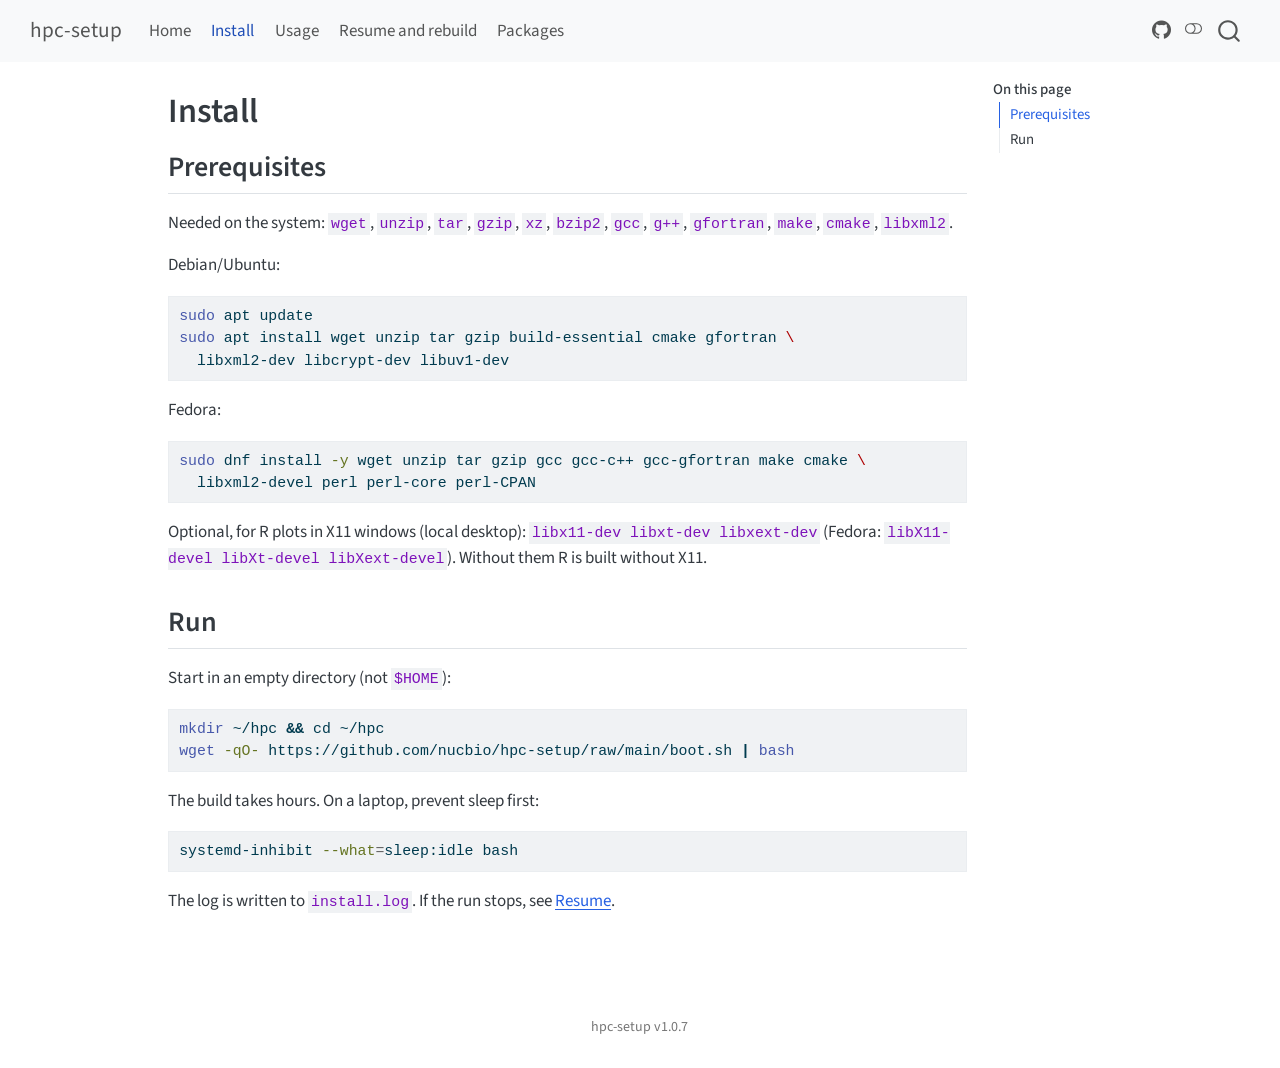
==== docs/install.html @ 0bef7b3f "bump minor major tag" ====
<!DOCTYPE html>
<html xmlns="http://www.w3.org/1999/xhtml" lang="en" xml:lang="en"><head>

<meta charset="utf-8">
<meta name="generator" content="quarto-1.11.9">

<meta name="viewport" content="width=device-width, initial-scale=1.0, user-scalable=yes">


<title>Install – hpc-setup</title>
<style>
/* Default styles provided by pandoc.
** See https://pandoc.org/MANUAL.html#variables-for-html for config info.
*/
span.smallcaps{font-variant: small-caps;}
div.columns{display: flex; gap: 1.5em;}
div.column{flex: auto;}
@media screen {
div.columns{gap: min(4vw, 1.5em);}
div.column{overflow-x: auto;}
}
div.hanging-indent{margin-left: 1.5em; text-indent: -1.5em;}
ul.task-list{list-style: none;}
ul.task-list li input[type="checkbox"] {
  width: 0.8em;
  margin: 0 0.8em 0.2em -1em; /* quarto-specific, see https://github.com/quarto-dev/quarto-cli/issues/4556 */ 
  vertical-align: middle;
}
/* CSS for syntax highlighting */
html { -webkit-text-size-adjust: 100%; }
pre > code.sourceCode { white-space: pre; position: relative; }
pre > code.sourceCode > span { display: inline-block; line-height: 1.25; }
pre > code.sourceCode > span:empty { height: 1.2em; }
.sourceCode { overflow: visible; }
code.sourceCode > span { color: inherit; text-decoration: inherit; }
div.sourceCode { margin: 1em 0; }
pre.sourceCode { margin: 0; }
@media screen {
div.sourceCode { overflow: auto; }
}
@media print {
pre > code.sourceCode { white-space: pre-wrap; }
pre > code.sourceCode > span { text-indent: -5em; padding-left: 5em; }
}
pre.numberSource code
  { counter-reset: source-line 0; }
pre.numberSource code > span
  { position: relative; left: -4em; counter-increment: source-line; }
pre.numberSource code > span > a:first-child::before
  { content: counter(source-line);
    position: relative; left: -1em; text-align: right; vertical-align: baseline;
    border: none; display: inline-block;
    -webkit-touch-callout: none; -webkit-user-select: none;
    -khtml-user-select: none; -moz-user-select: none;
    -ms-user-select: none; user-select: none;
    padding: 0 4px; width: 4em;
  }
pre.numberSource { margin-left: 3em;  padding-left: 4px; }
div.sourceCode
  {   }
@media screen {
pre > code.sourceCode > span > a:first-child::before { text-decoration: underline; }
}
</style>


<script src="site_libs/quarto-nav/quarto-nav.js"></script>
<script src="site_libs/quarto-nav/headroom.min.js"></script>
<script src="site_libs/clipboard/clipboard.min.js"></script>
<script src="site_libs/quarto-search/autocomplete.umd.js"></script>
<script src="site_libs/quarto-search/fuse.min.js"></script>
<script src="site_libs/quarto-search/quarto-search.js"></script>
<meta name="quarto:offset" content="./">
<script src="site_libs/quarto-html/quarto.js" type="module"></script>
<script src="site_libs/quarto-html/tabsets/tabsets.js" type="module"></script>
<script src="site_libs/quarto-html/scrollable-regions/scrollable-regions.js" type="module"></script>
<script src="site_libs/quarto-html/popper.min.js"></script>
<script src="site_libs/quarto-html/tippy.umd.min.js"></script>
<script src="site_libs/quarto-html/anchor.min.js"></script>
<link href="site_libs/quarto-html/tippy.css" rel="stylesheet">
<link href="site_libs/quarto-html/quarto-syntax-highlighting-63b5708e65d6cd79cd7618c58d0c21e7.css" rel="stylesheet" class="quarto-color-scheme" id="quarto-text-highlighting-styles">
<link href="site_libs/quarto-html/quarto-syntax-highlighting-dark-447e42e69aaa9833c0ba1b986f430b20.css" rel="stylesheet" class="quarto-color-scheme quarto-color-alternate" id="quarto-text-highlighting-styles">
<link href="site_libs/quarto-html/quarto-syntax-highlighting-63b5708e65d6cd79cd7618c58d0c21e7.css" rel="stylesheet" class="quarto-color-scheme-extra" id="quarto-text-highlighting-styles">
<script src="site_libs/bootstrap/bootstrap.min.js"></script>
<link href="site_libs/bootstrap/bootstrap-icons.css" rel="stylesheet">
<link href="site_libs/bootstrap/bootstrap-0df568895d53a8314882a65c9354ac45.min.css" rel="stylesheet" append-hash="true" class="quarto-color-scheme" id="quarto-bootstrap" data-mode="light">
<link href="site_libs/bootstrap/bootstrap-dark-59d3d3430bf47889e4aacbe8989ac6fe.min.css" rel="stylesheet" append-hash="true" class="quarto-color-scheme quarto-color-alternate" id="quarto-bootstrap" data-mode="dark">
<link href="site_libs/bootstrap/bootstrap-0df568895d53a8314882a65c9354ac45.min.css" rel="stylesheet" append-hash="true" class="quarto-color-scheme-extra" id="quarto-bootstrap" data-mode="light">
<script id="quarto-search-options" type="application/json">{
  "location": "navbar",
  "copy-button": false,
  "collapse-after": 3,
  "panel-placement": "end",
  "type": "overlay",
  "limit": 50,
  "keyboard-shortcut": [
    "f",
    "/",
    "s"
  ],
  "show-item-context": false,
  "language": {
    "search-no-results-text": "No results",
    "search-matching-documents-text": "matching documents",
    "search-copy-link-title": "Copy link to search",
    "search-hide-matches-text": "Hide additional matches",
    "search-more-match-text": "more match in this document",
    "search-more-matches-text": "more matches in this document",
    "search-clear-button-title": "Clear",
    "search-text-placeholder": "",
    "search-detached-cancel-button-title": "Cancel",
    "search-submit-button-title": "Submit",
    "search-label": "Search"
  }
}</script>


</head>

<body class="nav-fixed quarto-light"><a id="quarto-skip-link" class="visually-hidden-focusable" href="#quarto-document-content">Skip to main content</a><script id="quarto-html-before-body" type="application/javascript">
    const toggleBodyColorMode = (bsSheetEl) => {
      const mode = bsSheetEl.getAttribute("data-mode");
      const bodyEl = window.document.querySelector("body");
      if (mode === "dark") {
        bodyEl.classList.add("quarto-dark");
        bodyEl.classList.remove("quarto-light");
      } else {
        bodyEl.classList.add("quarto-light");
        bodyEl.classList.remove("quarto-dark");
      }
    }
    const toggleBodyColorPrimary = () => {
      const bsSheetEl = window.document.querySelector("link#quarto-bootstrap:not([rel=disabled-stylesheet])");
      if (bsSheetEl) {
        toggleBodyColorMode(bsSheetEl);
      }
    }
    const setColorSchemeToggle = (alternate) => {
      const toggles = window.document.querySelectorAll('.quarto-color-scheme-toggle');
      for (let i=0; i < toggles.length; i++) {
        const toggle = toggles[i];
        if (toggle) {
          toggle.setAttribute("aria-checked", alternate ? "true" : "false");
          if (alternate) {
            toggle.classList.add("alternate");
          } else {
            toggle.classList.remove("alternate");
          }
        }
      }
    };
    const toggleColorMode = (alternate) => {
      // Switch the stylesheets
      const primaryStylesheets = window.document.querySelectorAll('link.quarto-color-scheme:not(.quarto-color-alternate)');
      const alternateStylesheets = window.document.querySelectorAll('link.quarto-color-scheme.quarto-color-alternate');
      manageTransitions('#quarto-margin-sidebar .nav-link', false);
      if (alternate) {
        // note: dark is layered on light, we don't disable primary!
        enableStylesheet(alternateStylesheets);
        for (const sheetNode of alternateStylesheets) {
          if (sheetNode.id === "quarto-bootstrap") {
            toggleBodyColorMode(sheetNode);
          }
        }
      } else {
        disableStylesheet(alternateStylesheets);
        enableStylesheet(primaryStylesheets)
        toggleBodyColorPrimary();
      }
      manageTransitions('#quarto-margin-sidebar .nav-link', true);
      // Switch the toggles
      setColorSchemeToggle(alternate)
    }
    // Hack to workaround the fact that safari doesn't
    // properly recolor the scrollbar when toggling (#1455).
    // Not run on load: stylesheets are set before first paint there, and
    // scrolling would undo the scroll to a URL fragment (#14973).
    // The one pixel nudge keeps the reader where they were.
    const refreshSafariScrollbar = () => {
      if (navigator.userAgent.indexOf('Safari') > 0 && navigator.userAgent.indexOf('Chrome') == -1) {
        manageTransitions("body", false);
        const scrollY = window.scrollY;
        window.scrollTo(0, scrollY > 0 ? scrollY - 1 : 1);
        setTimeout(() => {
          window.scrollTo(0, scrollY);
          manageTransitions("body", true);
        }, 40);
      }
    }
    const disableStylesheet = (stylesheets) => {
      for (let i=0; i < stylesheets.length; i++) {
        const stylesheet = stylesheets[i];
        stylesheet.rel = 'disabled-stylesheet';
      }
    }
    const enableStylesheet = (stylesheets) => {
      for (let i=0; i < stylesheets.length; i++) {
        const stylesheet = stylesheets[i];
        if(stylesheet.rel !== 'stylesheet') { // for Chrome, which will still FOUC without this check
          stylesheet.rel = 'stylesheet';
        }
      }
    }
    const manageTransitions = (selector, allowTransitions) => {
      const els = window.document.querySelectorAll(selector);
      for (let i=0; i < els.length; i++) {
        const el = els[i];
        if (allowTransitions) {
          el.classList.remove('notransition');
        } else {
          el.classList.add('notransition');
        }
      }
    }
    const isFileUrl = () => {
      return window.location.protocol === 'file:';
    }
    const hasAlternateSentinel = () => {
      let styleSentinel = getColorSchemeSentinel();
      if (styleSentinel !== null) {
        return styleSentinel === "alternate";
      } else {
        return false;
      }
    }
    const setStyleSentinel = (alternate) => {
      const value = alternate ? "alternate" : "default";
      if (!isFileUrl()) {
        window.localStorage.setItem("quarto-color-scheme", value);
      } else {
        localAlternateSentinel = value;
      }
    }
    const getColorSchemeSentinel = () => {
      if (!isFileUrl()) {
        const storageValue = window.localStorage.getItem("quarto-color-scheme");
        return storageValue != null ? storageValue : localAlternateSentinel;
      } else {
        return localAlternateSentinel;
      }
    }
    const toggleGiscusIfUsed = (isAlternate, darkModeDefault) => {
      const baseTheme = document.querySelector('#giscus-base-theme')?.value ?? 'light';
      const alternateTheme = document.querySelector('#giscus-alt-theme')?.value ?? 'dark';
      let newTheme = '';
      if(authorPrefersDark) {
        newTheme = isAlternate ? baseTheme : alternateTheme;
      } else {
        newTheme = isAlternate ? alternateTheme : baseTheme;
      }
      const changeGiscusTheme = () => {
        // From: https://github.com/giscus/giscus/issues/336
        const sendMessage = (message) => {
          const iframe = document.querySelector('iframe.giscus-frame');
          if (!iframe) return;
          iframe.contentWindow.postMessage({ giscus: message }, 'https://giscus.app');
        }
        sendMessage({
          setConfig: {
            theme: newTheme
          }
        });
      }
      const isGiscussLoaded = window.document.querySelector('iframe.giscus-frame') !== null;
      if (isGiscussLoaded) {
        changeGiscusTheme();
      }
    };
    const authorPrefersDark = false;
    const darkModeDefault = authorPrefersDark;
      document.querySelector('link#quarto-text-highlighting-styles.quarto-color-scheme-extra').rel = 'disabled-stylesheet';
      document.querySelector('link#quarto-bootstrap.quarto-color-scheme-extra').rel = 'disabled-stylesheet';
    let localAlternateSentinel = darkModeDefault ? 'alternate' : 'default';
    // Dark / light mode switch
    window.quartoToggleColorScheme = () => {
      // Read the current dark / light value
      let toAlternate = !hasAlternateSentinel();
      toggleColorMode(toAlternate);
      refreshSafariScrollbar();
      setStyleSentinel(toAlternate);
      toggleGiscusIfUsed(toAlternate, darkModeDefault);
      window.dispatchEvent(new Event('resize'));
    };
    // Switch to dark mode if need be
    if (hasAlternateSentinel()) {
      toggleColorMode(true);
    } else {
      toggleColorMode(false);
    }
  </script>

<div id="quarto-search-results"></div>
  <header id="quarto-header" class="headroom fixed-top">
    <nav class="navbar navbar-expand-lg " data-bs-theme="dark" aria-label="Site">
      <div class="navbar-container container-fluid">
      <div class="navbar-brand-container mx-auto">
    <a class="navbar-brand" href="./index.html">
    <span class="navbar-title">hpc-setup</span>
    </a>
  </div>
          <button class="navbar-toggler" type="button" data-bs-toggle="collapse" data-bs-target="#navbarCollapse" aria-controls="navbarCollapse" aria-expanded="false" aria-label="Toggle navigation" onclick="if (window.quartoToggleHeadroom) { window.quartoToggleHeadroom(); }">
  <span class="navbar-toggler-icon"></span>
</button>
          <div class="collapse navbar-collapse" id="navbarCollapse">
            <ul class="navbar-nav navbar-nav-scroll me-auto">
  <li class="nav-item">
    <a class="nav-link" href="./index.html"> 
<span class="menu-text">Home</span></a>
  </li>  
  <li class="nav-item">
    <a class="nav-link active" href="./install.html" aria-current="page"> 
<span class="menu-text">Install</span></a>
  </li>  
  <li class="nav-item">
    <a class="nav-link" href="./usage.html"> 
<span class="menu-text">Usage</span></a>
  </li>  
  <li class="nav-item">
    <a class="nav-link" href="./resume.html"> 
<span class="menu-text">Resume and rebuild</span></a>
  </li>  
  <li class="nav-item">
    <a class="nav-link" href="./packages.html"> 
<span class="menu-text">Packages</span></a>
  </li>  
</ul>
            <ul class="navbar-nav navbar-nav-scroll ms-auto">
  <li class="nav-item compact">
    <a class="nav-link" href="https://github.com/nucbio/hpc-setup"> <i class="bi bi-github" role="img">
</i> 
<span class="menu-text"></span></a>
  </li>  
</ul>
          </div> <!-- /navcollapse -->
            <div class="quarto-navbar-tools">
  <button type="button" role="switch" aria-checked="false" class="quarto-color-scheme-toggle quarto-navigation-tool  px-1" onclick="window.quartoToggleColorScheme(); return false;" title="Toggle dark mode" aria-label="Toggle dark mode"><i class="bi"></i></button>
</div>
            <div id="quarto-search" class="" title="Search"></div>
      </div> <!-- /container-fluid -->
    </nav>
</header>
<!-- content -->
<div id="quarto-content" class="quarto-container page-columns page-rows-contents page-layout-article page-navbar">
<!-- sidebar -->
<!-- margin-sidebar -->
    <div id="quarto-margin-sidebar" class="sidebar margin-sidebar">
        <nav id="TOC" role="doc-toc" aria-labelledby="toc-title" class="toc-active">
    <h2 id="toc-title">On this page</h2>
   
  <ul>
  <li><a href="#prerequisites" id="toc-prerequisites" class="nav-link active" data-scroll-target="#prerequisites">Prerequisites</a></li>
  <li><a href="#run" id="toc-run" class="nav-link" data-scroll-target="#run">Run</a></li>
  </ul>
</nav>
    </div>
<!-- main -->
<main class="content" id="quarto-document-content" tabindex="-1">


<header id="title-block-header" class="quarto-title-block default">
<div class="quarto-title">
<h1 class="title">Install</h1>
</div>



<div class="quarto-title-meta">

    
  
    
  </div>
  


</header>


<section id="prerequisites" class="level2">
<h2 class="anchored" data-anchor-id="prerequisites">Prerequisites</h2>
<p>Needed on the system: <code>wget</code>, <code>unzip</code>, <code>tar</code>, <code>gzip</code>, <code>xz</code>, <code>bzip2</code>, <code>gcc</code>, <code>g++</code>, <code>gfortran</code>, <code>make</code>, <code>cmake</code>, <code>libxml2</code>.</p>
<p>Debian/Ubuntu:</p>
<div class="code-copy-outer-scaffold"><div class="sourceCode" id="cb1"><pre class="sourceCode bash code-with-copy"><code class="sourceCode bash"><span id="cb1-1"><a href="#cb1-1" aria-hidden="true" tabindex="-1"></a><span class="fu">sudo</span> apt update</span>
<span id="cb1-2"><a href="#cb1-2" aria-hidden="true" tabindex="-1"></a><span class="fu">sudo</span> apt install wget unzip tar gzip build-essential cmake gfortran <span class="dt">\</span></span>
<span id="cb1-3"><a href="#cb1-3" aria-hidden="true" tabindex="-1"></a>  libxml2-dev libcrypt-dev libuv1-dev</span></code></pre></div><button title="Copy to Clipboard" class="code-copy-button"><i class="bi"></i></button></div>
<p>Fedora:</p>
<div class="code-copy-outer-scaffold"><div class="sourceCode" id="cb2"><pre class="sourceCode bash code-with-copy"><code class="sourceCode bash"><span id="cb2-1"><a href="#cb2-1" aria-hidden="true" tabindex="-1"></a><span class="fu">sudo</span> dnf install <span class="at">-y</span> wget unzip tar gzip gcc gcc-c++ gcc-gfortran make cmake <span class="dt">\</span></span>
<span id="cb2-2"><a href="#cb2-2" aria-hidden="true" tabindex="-1"></a>  libxml2-devel perl perl-core perl-CPAN</span></code></pre></div><button title="Copy to Clipboard" class="code-copy-button"><i class="bi"></i></button></div>
<p>Optional, for R plots in X11 windows (local desktop): <code>libx11-dev libxt-dev libxext-dev</code> (Fedora: <code>libX11-devel libXt-devel libXext-devel</code>). Without them R is built without X11.</p>
</section>
<section id="run" class="level2">
<h2 class="anchored" data-anchor-id="run">Run</h2>
<p>Start in an empty directory (not <code>$HOME</code>):</p>
<div class="code-copy-outer-scaffold"><div class="sourceCode" id="cb3"><pre class="sourceCode bash code-with-copy"><code class="sourceCode bash"><span id="cb3-1"><a href="#cb3-1" aria-hidden="true" tabindex="-1"></a><span class="fu">mkdir</span> ~/hpc <span class="kw">&amp;&amp;</span> <span class="bu">cd</span> ~/hpc</span>
<span id="cb3-2"><a href="#cb3-2" aria-hidden="true" tabindex="-1"></a><span class="fu">wget</span> <span class="at">-qO-</span> https://github.com/nucbio/hpc-setup/raw/main/boot.sh <span class="kw">|</span> <span class="fu">bash</span></span></code></pre></div><button title="Copy to Clipboard" class="code-copy-button"><i class="bi"></i></button></div>
<p>The build takes hours. On a laptop, prevent sleep first:</p>
<div class="code-copy-outer-scaffold"><div class="sourceCode" id="cb4"><pre class="sourceCode bash code-with-copy"><code class="sourceCode bash"><span id="cb4-1"><a href="#cb4-1" aria-hidden="true" tabindex="-1"></a><span class="ex">systemd-inhibit</span> <span class="at">--what</span><span class="op">=</span>sleep:idle bash</span></code></pre></div><button title="Copy to Clipboard" class="code-copy-button"><i class="bi"></i></button></div>
<p>The log is written to <code>install.log</code>. If the run stops, see <a href="./resume.html">Resume</a>.</p>


</section>

</main> <!-- /main -->
<script id="quarto-html-after-body" type="application/javascript">
  window.document.addEventListener("DOMContentLoaded", function (event) {
    // Ensure there is a toggle, if there isn't float one in the top right
    if (window.document.querySelector('.quarto-color-scheme-toggle') === null) {
      const toggle = window.document.createElement('button');
      toggle.type = "button";
      toggle.setAttribute("role", "switch");
      toggle.setAttribute("aria-checked", "false");
      toggle.classList.add('top-right');
      toggle.classList.add('quarto-color-scheme-toggle');
      toggle.setAttribute("aria-label", "Toggle dark mode");
      toggle.onclick = function() { try { window.quartoToggleColorScheme(); } catch {} return false; };
      const i = window.document.createElement("i");
      i.classList.add('bi');
      toggle.appendChild(i);
      // Put the toggle in a landmark of its own, so that landmark navigation
      // can reach it.
      //
      // The container is always a fresh direct child of body, and the toggle is
      // never moved into page furniture that the theme or the author controls.
      // The toggle is positioned against the page, so any ancestor that
      // establishes a containing block captures it: a positioned element or a
      // grid for position: absolute, and transform, filter, will-change or
      // contain for position: fixed. A direct child of body has none of these
      // to inherit, and the shift when one appears is silent and visual.
      //
      // ARIA says a document should have at most one banner, and axe reports a
      // duplicate whether or not the banners carry distinct labels. So use a
      // header when the page has no banner yet, and a named region otherwise.
      //
      // A header is a banner wherever it sits, unless it is inside sectioning
      // content, so this cannot just look at the children of body: a custom
      // page layout wraps the title block header in a plain div. An explicit
      // role="banner" always counts.
      const sectioning = 'article, aside, main, nav, section, [role="article"], [role="complementary"], [role="main"], [role="navigation"], [role="region"]';
      const hasBanner = Array.from(
        window.document.querySelectorAll('header:not([role]), [role="banner"]')
      ).some(function(el) {
        return el.hasAttribute("role") || el.closest(sectioning) === null;
      });
      const container = window.document.createElement(hasBanner ? "div" : "header");
      if (hasBanner) {
        container.setAttribute("role", "region");
        container.setAttribute("aria-label", "Toggle dark mode");
      }
      container.classList.add('quarto-color-scheme-toggle-container');
      container.appendChild(toggle);
      window.document.body.appendChild(container);
    }
    setColorSchemeToggle(hasAlternateSentinel())
    const icon = "";
    const anchorJS = new window.AnchorJS();
    anchorJS.options = {
      placement: 'right',
      icon: icon
    };
    anchorJS.add('.anchored');
    const isCodeAnnotation = (el) => {
      for (const clz of el.classList) {
        if (clz.startsWith('code-annotation-')) {                     
          return true;
        }
      }
      return false;
    }
    const onCopySuccess = function(e) {
      // button target
      const button = e.trigger;
      // don't keep focus
      button.blur();
      // flash "checked"
      button.classList.add('code-copy-button-checked');
      var currentTitle = button.getAttribute("title");
      button.setAttribute("title", "Copied!");
      let tooltip;
      if (window.bootstrap) {
        button.setAttribute("data-bs-toggle", "tooltip");
        button.setAttribute("data-bs-placement", "left");
        button.setAttribute("data-bs-title", "Copied!");
        tooltip = new bootstrap.Tooltip(button, 
          { trigger: "manual", 
            customClass: "code-copy-button-tooltip",
            offset: [0, -8]});
        tooltip.show();    
      }
      setTimeout(function() {
        if (tooltip) {
          tooltip.hide();
          button.removeAttribute("data-bs-title");
          button.removeAttribute("data-bs-toggle");
          button.removeAttribute("data-bs-placement");
        }
        button.setAttribute("title", currentTitle);
        button.classList.remove('code-copy-button-checked');
      }, 1000);
      // clear code selection
      e.clearSelection();
    }
    const getTextToCopy = function(trigger) {
      const outerScaffold = trigger.parentElement.cloneNode(true);
      const codeEl = outerScaffold.querySelector('code');
      for (const childEl of codeEl.children) {
        if (isCodeAnnotation(childEl)) {
          childEl.remove();
        }
      }
      return codeEl.innerText;
    }
    const clipboard = new window.ClipboardJS('.code-copy-button:not([data-in-quarto-modal])', {
      text: getTextToCopy
    });
    clipboard.on('success', onCopySuccess);
    if (window.document.getElementById('quarto-embedded-source-code-modal')) {
      const clipboardModal = new window.ClipboardJS('.code-copy-button[data-in-quarto-modal]', {
        text: getTextToCopy,
        container: window.document.getElementById('quarto-embedded-source-code-modal')
      });
      clipboardModal.on('success', onCopySuccess);
    }
      var localhostRegex = new RegExp(/^(?:http|https):\/\/localhost\:?[0-9]*\//);
      var mailtoRegex = new RegExp(/^mailto:/);
        var filterRegex = new RegExp('/' + window.location.host + '/');
      var isInternal = (href) => {
          return filterRegex.test(href) || localhostRegex.test(href) || mailtoRegex.test(href);
      }
      // Inspect non-navigation links and adorn them if external
      window.quartoDecorateExternalLinks = function (root) {
     var links = (root || window.document).querySelectorAll('a[href]:not(.nav-link):not(.navbar-brand):not(.toc-action):not(.sidebar-link):not(.sidebar-item-toggle):not(.pagination-link):not(.no-external):not([aria-hidden]):not(.dropdown-item):not(.quarto-navigation-tool):not(.about-link)');
      for (var i=0; i<links.length; i++) {
        const link = links[i];
        if (!isInternal(link.href)) {
          // undo the damage that might have been done by quarto-nav.js in the case of
          // links that we want to consider external
          if (link.dataset.originalHref !== undefined) {
            link.href = link.dataset.originalHref;
          }
          if (!link.classList.contains('no-external-icon')) {
          }
        }
      }
      };
      window.quartoDecorateExternalLinks(window.document);
    // Esc closes the popup (WCAG 1.4.13) and focus leaving both trigger and
    // popup closes it (WCAG 2.4.11); tippy handles neither for interactive popups.
    const hideOnEscAndFocusOut = {
      name: 'hideOnEscAndFocusOut',
      defaultValue: true,
      fn(instance) {
        const dismiss = () => {
          // A show scheduled by the trigger delay would otherwise reopen it
          instance.clearDelayTimeouts();
          instance.hide();
        };
        const onKeyDown = (event) => {
          if (event.key !== 'Escape') {
            return;
          }
          // Keep Esc from also reaching page handlers (e.g. reveal.js overview),
          // except an open reveal.js slide menu, which Esc should close too.
          // The menu handles keys only when its keyboard option is on.
          const menuHandlesEsc = window.Reveal?.getPlugin?.('menu')?.isOpen() &&
            window.Reveal.getConfig().menu?.keyboard !== false;
          if (!menuHandlesEsc) {
            event.stopPropagation();
          }
          if (instance.popper.contains(window.document.activeElement)) {
            // Disabled while refocusing so the focus trigger does not reopen it
            instance.disable();
            instance.reference.focus();
            instance.enable();
          }
          dismiss();
        };
        const onFocusOut = (event) => {
          const target = event.relatedTarget;
          if (target && !instance.reference.contains(target) &&
              !instance.popper.contains(target)) {
            dismiss();
          }
        };
        // On the trigger too: a click trigger (code-annotations: select) has no
        // blur handling. Attached for the instance's lifetime so leaving the
        // trigger also cancels a show still pending on the trigger delay.
        instance.reference.addEventListener('focusout', onFocusOut);
        return {
          onShow() {
            window.document.addEventListener('keydown', onKeyDown, true);
            instance.popper.addEventListener('focusout', onFocusOut);
          },
          onHide() {
            window.document.removeEventListener('keydown', onKeyDown, true);
            instance.popper.removeEventListener('focusout', onFocusOut);
          },
          onDestroy() {
            instance.reference.removeEventListener('focusout', onFocusOut);
          },
        };
      },
    };
    function tippyHover(el, contentFn, onTriggerFn, onUntriggerFn) {
      const config = {
        allowHTML: true,
        maxWidth: 500,
        delay: 100,
        arrow: false,
        appendTo: function(el) {
            return el.parentElement;
        },
        interactive: true,
        interactiveBorder: 10,
        theme: 'quarto',
        placement: 'bottom-start',
        plugins: [hideOnEscAndFocusOut],
      };
      if (contentFn) {
        config.content = contentFn;
      }
      if (onTriggerFn) {
        config.onTrigger = onTriggerFn;
      }
      if (onUntriggerFn) {
        config.onUntrigger = onUntriggerFn;
      }
      window.tippy(el, config); 
    }
    const noterefs = window.document.querySelectorAll('a[role="doc-noteref"]');
    for (var i=0; i<noterefs.length; i++) {
      const ref = noterefs[i];
      tippyHover(ref, function() {
        // use id or data attribute instead here
        let href = ref.getAttribute('data-footnote-href') || ref.getAttribute('href');
        try { href = new URL(href).hash; } catch {}
        const id = href.replace(/^#\/?/, "");
        const note = window.document.getElementById(id);
        if (note) {
          return note.innerHTML;
        } else {
          return "";
        }
      });
    }
    const xrefs = window.document.querySelectorAll('a.quarto-xref');
    const processXRef = (id, note) => {
      // Strip column container classes
      const stripColumnClz = (el) => {
        el.classList.remove("page-full", "page-columns");
        if (el.children) {
          for (const child of el.children) {
            stripColumnClz(child);
          }
        }
      }
      stripColumnClz(note)
      if (id === null || id.startsWith('sec-')) {
        // Special case sections, only their first couple elements
        const container = document.createElement("div");
        if (note.children && note.children.length > 2) {
          container.appendChild(note.children[0].cloneNode(true));
          for (let i = 1; i < note.children.length; i++) {
            const child = note.children[i];
            if (child.tagName === "P" && child.innerText === "") {
              continue;
            } else {
              container.appendChild(child.cloneNode(true));
              break;
            }
          }
          if (window.Quarto?.typesetMath) {
            window.Quarto.typesetMath(container);
          }
          return container.innerHTML
        } else {
          if (window.Quarto?.typesetMath) {
            window.Quarto.typesetMath(note);
          }
          return note.innerHTML;
        }
      } else {
        // Remove any anchor links if they are present
        const anchorLink = note.querySelector('a.anchorjs-link');
        if (anchorLink) {
          anchorLink.remove();
        }
        if (window.Quarto?.typesetMath) {
          window.Quarto.typesetMath(note);
        }
        if (note.classList.contains("callout")) {
          return note.outerHTML;
        } else {
          return note.innerHTML;
        }
      }
    }
    for (var i=0; i<xrefs.length; i++) {
      const xref = xrefs[i];
      tippyHover(xref, undefined, function(instance) {
        instance.disable();
        let url = xref.getAttribute('href');
        let hash = undefined; 
        if (url.startsWith('#')) {
          hash = url;
        } else {
          try { hash = new URL(url).hash; } catch {}
        }
        if (hash) {
          const id = hash.replace(/^#\/?/, "");
          const note = window.document.getElementById(id);
          if (note !== null) {
            try {
              const html = processXRef(id, note.cloneNode(true));
              instance.setContent(html);
            } finally {
              instance.enable();
              instance.show();
            }
          } else {
            // See if we can fetch this
            fetch(url.split('#')[0])
            .then(res => res.text())
            .then(html => {
              const parser = new DOMParser();
              const htmlDoc = parser.parseFromString(html, "text/html");
              const note = htmlDoc.getElementById(id);
              if (note !== null) {
                const html = processXRef(id, note);
                instance.setContent(html);
              } 
            }).finally(() => {
              instance.enable();
              instance.show();
            });
          }
        } else {
          // See if we can fetch a full url (with no hash to target)
          // This is a special case and we should probably do some content thinning / targeting
          fetch(url)
          .then(res => res.text())
          .then(html => {
            const parser = new DOMParser();
            const htmlDoc = parser.parseFromString(html, "text/html");
            const note = htmlDoc.querySelector('main.content');
            if (note !== null) {
              // This should only happen for chapter cross references
              // (since there is no id in the URL)
              // remove the first header
              if (note.children.length > 0 && note.children[0].tagName === "HEADER") {
                note.children[0].remove();
              }
              const html = processXRef(null, note);
              instance.setContent(html);
            } 
          }).finally(() => {
            instance.enable();
            instance.show();
          });
        }
      }, function(instance) {
      });
    }
        let selectedAnnoteEl;
        const selectorForAnnotation = ( cell, annotation) => {
          let cellAttr = 'data-code-cell="' + cell + '"';
          let lineAttr = 'data-code-annotation="' +  annotation + '"';
          const selector = 'span[' + cellAttr + '][' + lineAttr + ']';
          return selector;
        }
        const selectCodeLines = (annoteEl) => {
          const doc = window.document;
          const targetCell = annoteEl.getAttribute("data-target-cell");
          const targetAnnotation = annoteEl.getAttribute("data-target-annotation");
          const annoteSpan = window.document.querySelector(selectorForAnnotation(targetCell, targetAnnotation));
          const lines = annoteSpan.getAttribute("data-code-lines").split(",");
          const lineIds = lines.map((line) => {
            return targetCell + "-" + line;
          })
          // Each band is positioned against its own containing block, which is
          // not the offsetParent of the lines, so place it from client rects.
          const placeBand = (band, firstEl, lastEl, codeBlock) => {
            const container = band.offsetParent;
            if (container === null) {
              return;
            }
            const containerRect = container.getBoundingClientRect();
            // Reveal.js scales slides with a transform, so convert client
            // pixels back to the CSS pixels of the container.
            const scale = containerRect.height / container.offsetHeight || 1;
            const firstRect = firstEl.getBoundingClientRect();
            const lastRect = lastEl.getBoundingClientRect();
            const top = (firstRect.top - containerRect.top) / scale - container.clientTop + container.scrollTop;
            const height = (lastRect.bottom - firstRect.top) / scale;
            band.style.top = top - 2 + "px";
            band.style.height = height + 4 + "px";
            if (codeBlock) {
              // Without the copy button wrapper, the containing block is wider
              // than the code block, so span the code block explicitly.
              const blockRect = codeBlock.getBoundingClientRect();
              band.style.left = (blockRect.left - containerRect.left) / scale - container.clientLeft + container.scrollLeft + "px";
              band.style.width = blockRect.width / scale + "px";
            }
          };
          if (lineIds.length > 0) {
            const el = window.document.getElementById(lineIds[0]);
            const lastEl = window.document.getElementById(lineIds[lineIds.length - 1]);
            const parent = el.parentElement.parentElement;
            // cook up a div (if necessary) and position it
            let div = window.document.getElementById("code-annotation-line-highlight");
            if (div === null) {
              div = window.document.createElement("div");
              div.setAttribute("id", "code-annotation-line-highlight");
              div.style.position = 'absolute';
              parent.appendChild(div);
            }
            placeBand(div, el, lastEl, parent.closest("div.sourceCode") || parent);
            let gutterDiv = window.document.getElementById("code-annotation-line-highlight-gutter");
            if (gutterDiv === null) {
              gutterDiv = window.document.createElement("div");
              gutterDiv.setAttribute("id", "code-annotation-line-highlight-gutter");
              gutterDiv.style.position = 'absolute';
              const codeCell = window.document.getElementById(targetCell);
              const gutter = codeCell.querySelector('.code-annotation-gutter');
              gutter.appendChild(gutterDiv);
            }
            placeBand(gutterDiv, el, lastEl);
            selectedAnnoteEl = annoteEl;
          }
        };
        const unselectCodeLines = () => {
          const elementsIds = ["code-annotation-line-highlight", "code-annotation-line-highlight-gutter"];
          elementsIds.forEach((elId) => {
            const div = window.document.getElementById(elId);
            if (div) {
              div.remove();
            }
          });
          selectedAnnoteEl = undefined;
        };
          // Handle positioning of the toggle
      window.addEventListener(
        "resize",
        throttle(() => {
          elRect = undefined;
          if (selectedAnnoteEl) {
            selectCodeLines(selectedAnnoteEl);
          }
        }, 10)
      );
      function throttle(fn, ms) {
      let throttle = false;
      let timer;
        return (...args) => {
          if(!throttle) { // first call gets through
              fn.apply(this, args);
              throttle = true;
          } else { // all the others get throttled
              if(timer) clearTimeout(timer); // cancel #2
              timer = setTimeout(() => {
                fn.apply(this, args);
                timer = throttle = false;
              }, ms);
          }
        };
      }
        // Attach click handler to the DT
        const annoteDls = window.document.querySelectorAll('dt[data-target-cell]');
        for (const annoteDlNode of annoteDls) {
          annoteDlNode.addEventListener('click', (event) => {
            const clickedEl = event.target;
            if (clickedEl !== selectedAnnoteEl) {
              unselectCodeLines();
              const activeEl = window.document.querySelector('dt[data-target-cell].code-annotation-active');
              if (activeEl) {
                activeEl.classList.remove('code-annotation-active');
              }
              selectCodeLines(clickedEl);
              clickedEl.classList.add('code-annotation-active');
            } else {
              // Unselect the line
              unselectCodeLines();
              clickedEl.classList.remove('code-annotation-active');
            }
          });
        }
    const findCites = (el) => {
      const parentEl = el.parentElement;
      if (parentEl) {
        const cites = parentEl.dataset.cites;
        if (cites) {
          return {
            el,
            cites: cites.split(' ')
          };
        } else {
          return findCites(el.parentElement)
        }
      } else {
        return undefined;
      }
    };
    var bibliorefs = window.document.querySelectorAll('a[role="doc-biblioref"]');
    for (var i=0; i<bibliorefs.length; i++) {
      const ref = bibliorefs[i];
      const citeInfo = findCites(ref);
      if (citeInfo) {
        tippyHover(citeInfo.el, function() {
          var popup = window.document.createElement('div');
          citeInfo.cites.forEach(function(cite) {
            var citeDiv = window.document.createElement('div');
            citeDiv.classList.add('hanging-indent');
            citeDiv.classList.add('csl-entry');
            var biblioDiv = window.document.getElementById('ref-' + cite);
            if (biblioDiv) {
              citeDiv.innerHTML = biblioDiv.innerHTML;
            }
            popup.appendChild(citeDiv);
          });
          return popup.innerHTML;
        });
      }
    }
  });
  </script>
  <script type="application/javascript">
  window.quartoScrollableRegionsLabels = {"code":"Scrollable code","output":"Scrollable output"};
  </script>
</div> <!-- /content -->
<footer class="footer">
  <div class="nav-footer">
    <div class="nav-footer-left">
      &nbsp;
    </div>   
    <div class="nav-footer-center">
<p>hpc-setup v1.0.7</p>
</div>
    <div class="nav-footer-right">
      &nbsp;
    </div>
  </div>
</footer>




</body></html>
---- docs/site_libs/quarto-html/tippy.css ----
.tippy-box[data-animation=fade][data-state=hidden]{opacity:0}[data-tippy-root]{max-width:calc(100vw - 10px)}.tippy-box{position:relative;background-color:#333;color:#fff;border-radius:4px;font-size:14px;line-height:1.4;white-space:normal;outline:0;transition-property:transform,visibility,opacity}.tippy-box[data-placement^=top]>.tippy-arrow{bottom:0}.tippy-box[data-placement^=top]>.tippy-arrow:before{bottom:-7px;left:0;border-width:8px 8px 0;border-top-color:initial;transform-origin:center top}.tippy-box[data-placement^=bottom]>.tippy-arrow{top:0}.tippy-box[data-placement^=bottom]>.tippy-arrow:before{top:-7px;left:0;border-width:0 8px 8px;border-bottom-color:initial;transform-origin:center bottom}.tippy-box[data-placement^=left]>.tippy-arrow{right:0}.tippy-box[data-placement^=left]>.tippy-arrow:before{border-width:8px 0 8px 8px;border-left-color:initial;right:-7px;transform-origin:center left}.tippy-box[data-placement^=right]>.tippy-arrow{left:0}.tippy-box[data-placement^=right]>.tippy-arrow:before{left:-7px;border-width:8px 8px 8px 0;border-right-color:initial;transform-origin:center right}.tippy-box[data-inertia][data-state=visible]{transition-timing-function:cubic-bezier(.54,1.5,.38,1.11)}.tippy-arrow{width:16px;height:16px;color:#333}.tippy-arrow:before{content:"";position:absolute;border-color:transparent;border-style:solid}.tippy-content{position:relative;padding:5px 9px;z-index:1}
---- docs/site_libs/quarto-html/quarto-syntax-highlighting-63b5708e65d6cd79cd7618c58d0c21e7.css ----
/* quarto syntax highlight colors */
:root {
  --quarto-hl-ot-color: #003B4F;
  --quarto-hl-at-color: #657422;
  --quarto-hl-ss-color: #20794D;
  --quarto-hl-an-color: #5E5E5E;
  --quarto-hl-fu-color: #4758AB;
  --quarto-hl-st-color: #20794D;
  --quarto-hl-cf-color: #003B4F;
  --quarto-hl-op-color: #5E5E5E;
  --quarto-hl-er-color: #AD0000;
  --quarto-hl-bn-color: #AD0000;
  --quarto-hl-al-color: #AD0000;
  --quarto-hl-va-color: #111111;
  --quarto-hl-bu-color: inherit;
  --quarto-hl-ex-color: inherit;
  --quarto-hl-pp-color: #AD0000;
  --quarto-hl-in-color: #5E5E5E;
  --quarto-hl-vs-color: #20794D;
  --quarto-hl-wa-color: #5E5E5E;
  --quarto-hl-do-color: #5E5E5E;
  --quarto-hl-im-color: #00769E;
  --quarto-hl-ch-color: #20794D;
  --quarto-hl-dt-color: #AD0000;
  --quarto-hl-fl-color: #AD0000;
  --quarto-hl-co-color: #5E5E5E;
  --quarto-hl-cv-color: #5E5E5E;
  --quarto-hl-cn-color: #8f5902;
  --quarto-hl-sc-color: #5E5E5E;
  --quarto-hl-dv-color: #AD0000;
  --quarto-hl-kw-color: #003B4F;
}

/* other quarto variables */
:root {
  --quarto-font-monospace: SFMono-Regular, Menlo, Monaco, Consolas, "Liberation Mono", "Courier New", monospace;
}

/* syntax highlight based on Pandoc's rules */
pre > code.sourceCode > span {
  color: #003B4F;
}

code.sourceCode > span {
  color: #003B4F;
}

div.sourceCode,
div.sourceCode pre.sourceCode {
  color: #003B4F;
}

/* Normal */
code span {
  color: #003B4F;
}

/* Alert */
code span.al {
  color: #AD0000;
  font-style: inherit;
}

/* Annotation */
code span.an {
  color: #5E5E5E;
  font-style: inherit;
}

/* Attribute */
code span.at {
  color: #657422;
  font-style: inherit;
}

/* BaseN */
code span.bn {
  color: #AD0000;
  font-style: inherit;
}

/* BuiltIn */
code span.bu {
  font-style: inherit;
}

/* ControlFlow */
code span.cf {
  color: #003B4F;
  font-weight: bold;
  font-style: inherit;
}

/* Char */
code span.ch {
  color: #20794D;
  font-style: inherit;
}

/* Constant */
code span.cn {
  color: #8f5902;
  font-style: inherit;
}

/* Comment */
code span.co {
  color: #5E5E5E;
  font-style: inherit;
}

/* CommentVar */
code span.cv {
  color: #5E5E5E;
  font-style: italic;
}

/* Documentation */
code span.do {
  color: #5E5E5E;
  font-style: italic;
}

/* DataType */
code span.dt {
  color: #AD0000;
  font-style: inherit;
}

/* DecVal */
code span.dv {
  color: #AD0000;
  font-style: inherit;
}

/* Error */
code span.er {
  color: #AD0000;
  font-style: inherit;
}

/* Extension */
code span.ex {
  font-style: inherit;
}

/* Float */
code span.fl {
  color: #AD0000;
  font-style: inherit;
}

/* Function */
code span.fu {
  color: #4758AB;
  font-style: inherit;
}

/* Import */
code span.im {
  color: #00769E;
  font-style: inherit;
}

/* Information */
code span.in {
  color: #5E5E5E;
  font-style: inherit;
}

/* Keyword */
code span.kw {
  color: #003B4F;
  font-weight: bold;
  font-style: inherit;
}

/* Operator */
code span.op {
  color: #5E5E5E;
  font-style: inherit;
}

/* Other */
code span.ot {
  color: #003B4F;
  font-style: inherit;
}

/* Preprocessor */
code span.pp {
  color: #AD0000;
  font-style: inherit;
}

/* SpecialChar */
code span.sc {
  color: #5E5E5E;
  font-style: inherit;
}

/* SpecialString */
code span.ss {
  color: #20794D;
  font-style: inherit;
}

/* String */
code span.st {
  color: #20794D;
  font-style: inherit;
}

/* Variable */
code span.va {
  color: #111111;
  font-style: inherit;
}

/* VerbatimString */
code span.vs {
  color: #20794D;
  font-style: inherit;
}

/* Warning */
code span.wa {
  color: #5E5E5E;
  font-style: italic;
}

.prevent-inlining {
  content: "</";
}

/*# sourceMappingURL=054cc16b9e9817627be6994582d2ffb5.css.map */
---- docs/site_libs/quarto-html/quarto-syntax-highlighting-dark-447e42e69aaa9833c0ba1b986f430b20.css ----
/* quarto syntax highlight colors */
:root {
  --quarto-hl-al-color: #f07178;
  --quarto-hl-an-color: #d4d0ab;
  --quarto-hl-at-color: #00e0e0;
  --quarto-hl-bn-color: #d4d0ab;
  --quarto-hl-bu-color: #abe338;
  --quarto-hl-ch-color: #abe338;
  --quarto-hl-co-color: #f8f8f2;
  --quarto-hl-cv-color: #ffd700;
  --quarto-hl-cn-color: #ffd700;
  --quarto-hl-cf-color: #ffa07a;
  --quarto-hl-dt-color: #ffa07a;
  --quarto-hl-dv-color: #d4d0ab;
  --quarto-hl-do-color: #f8f8f2;
  --quarto-hl-er-color: #f07178;
  --quarto-hl-ex-color: #00e0e0;
  --quarto-hl-fl-color: #d4d0ab;
  --quarto-hl-fu-color: #ffa07a;
  --quarto-hl-im-color: #abe338;
  --quarto-hl-in-color: #d4d0ab;
  --quarto-hl-kw-color: #ffa07a;
  --quarto-hl-op-color: #ffa07a;
  --quarto-hl-ot-color: #00e0e0;
  --quarto-hl-pp-color: #dcc6e0;
  --quarto-hl-re-color: #00e0e0;
  --quarto-hl-sc-color: #abe338;
  --quarto-hl-ss-color: #abe338;
  --quarto-hl-st-color: #abe338;
  --quarto-hl-va-color: #00e0e0;
  --quarto-hl-vs-color: #abe338;
  --quarto-hl-wa-color: #dcc6e0;
}

/* other quarto variables */
:root {
  --quarto-font-monospace: SFMono-Regular, Menlo, Monaco, Consolas, "Liberation Mono", "Courier New", monospace;
}

/* syntax highlight based on Pandoc's rules */
pre > code.sourceCode > span {
  color: #f8f8f2;
}

code.sourceCode > span {
  color: #f8f8f2;
}

div.sourceCode,
div.sourceCode pre.sourceCode {
  color: #f8f8f2;
}

/* Normal */
code span {
  color: #f8f8f2;
}

/* Alert */
code span.al {
  color: #f07178;
}

/* Annotation */
code span.an {
  color: #d4d0ab;
}

/* Attribute */
code span.at {
  color: #00e0e0;
}

/* BaseN */
code span.bn {
  color: #d4d0ab;
}

/* BuiltIn */
code span.bu {
  color: #abe338;
}

/* ControlFlow */
code span.cf {
  font-weight: bold;
  color: #ffa07a;
}

/* Char */
code span.ch {
  color: #abe338;
}

/* Constant */
code span.cn {
  color: #ffd700;
}

/* Comment */
code span.co {
  font-style: italic;
  color: #f8f8f2;
}

/* CommentVar */
code span.cv {
  color: #ffd700;
}

/* Documentation */
code span.do {
  color: #f8f8f2;
}

/* DataType */
code span.dt {
  color: #ffa07a;
}

/* DecVal */
code span.dv {
  color: #d4d0ab;
}

/* Error */
code span.er {
  color: #f07178;
  text-decoration: underline;
}

/* Extension */
code span.ex {
  font-weight: bold;
  color: #00e0e0;
}

/* Float */
code span.fl {
  color: #d4d0ab;
}

/* Function */
code span.fu {
  color: #ffa07a;
}

/* Import */
code span.im {
  color: #abe338;
}

/* Information */
code span.in {
  color: #d4d0ab;
}

/* Keyword */
code span.kw {
  font-weight: bold;
  color: #ffa07a;
}

/* Operator */
code span.op {
  color: #ffa07a;
}

/* Other */
code span.ot {
  color: #00e0e0;
}

/* Preprocessor */
code span.pp {
  color: #dcc6e0;
}

/* RegionMarker */
code span.re {
  background-color: #f8f8f2;
  color: #00e0e0;
}

/* SpecialChar */
code span.sc {
  color: #abe338;
}

/* SpecialString */
code span.ss {
  color: #abe338;
}

/* String */
code span.st {
  color: #abe338;
}

/* Variable */
code span.va {
  color: #00e0e0;
}

/* VerbatimString */
code span.vs {
  color: #abe338;
}

/* Warning */
code span.wa {
  color: #dcc6e0;
}

.prevent-inlining {
  content: "</";
}

/*# sourceMappingURL=be8e1111c2b710f7c3a4926ffa2967aa.css.map */
---- docs/site_libs/quarto-html/quarto-syntax-highlighting-63b5708e65d6cd79cd7618c58d0c21e7.css ----
/* quarto syntax highlight colors */
:root {
  --quarto-hl-ot-color: #003B4F;
  --quarto-hl-at-color: #657422;
  --quarto-hl-ss-color: #20794D;
  --quarto-hl-an-color: #5E5E5E;
  --quarto-hl-fu-color: #4758AB;
  --quarto-hl-st-color: #20794D;
  --quarto-hl-cf-color: #003B4F;
  --quarto-hl-op-color: #5E5E5E;
  --quarto-hl-er-color: #AD0000;
  --quarto-hl-bn-color: #AD0000;
  --quarto-hl-al-color: #AD0000;
  --quarto-hl-va-color: #111111;
  --quarto-hl-bu-color: inherit;
  --quarto-hl-ex-color: inherit;
  --quarto-hl-pp-color: #AD0000;
  --quarto-hl-in-color: #5E5E5E;
  --quarto-hl-vs-color: #20794D;
  --quarto-hl-wa-color: #5E5E5E;
  --quarto-hl-do-color: #5E5E5E;
  --quarto-hl-im-color: #00769E;
  --quarto-hl-ch-color: #20794D;
  --quarto-hl-dt-color: #AD0000;
  --quarto-hl-fl-color: #AD0000;
  --quarto-hl-co-color: #5E5E5E;
  --quarto-hl-cv-color: #5E5E5E;
  --quarto-hl-cn-color: #8f5902;
  --quarto-hl-sc-color: #5E5E5E;
  --quarto-hl-dv-color: #AD0000;
  --quarto-hl-kw-color: #003B4F;
}

/* other quarto variables */
:root {
  --quarto-font-monospace: SFMono-Regular, Menlo, Monaco, Consolas, "Liberation Mono", "Courier New", monospace;
}

/* syntax highlight based on Pandoc's rules */
pre > code.sourceCode > span {
  color: #003B4F;
}

code.sourceCode > span {
  color: #003B4F;
}

div.sourceCode,
div.sourceCode pre.sourceCode {
  color: #003B4F;
}

/* Normal */
code span {
  color: #003B4F;
}

/* Alert */
code span.al {
  color: #AD0000;
  font-style: inherit;
}

/* Annotation */
code span.an {
  color: #5E5E5E;
  font-style: inherit;
}

/* Attribute */
code span.at {
  color: #657422;
  font-style: inherit;
}

/* BaseN */
code span.bn {
  color: #AD0000;
  font-style: inherit;
}

/* BuiltIn */
code span.bu {
  font-style: inherit;
}

/* ControlFlow */
code span.cf {
  color: #003B4F;
  font-weight: bold;
  font-style: inherit;
}

/* Char */
code span.ch {
  color: #20794D;
  font-style: inherit;
}

/* Constant */
code span.cn {
  color: #8f5902;
  font-style: inherit;
}

/* Comment */
code span.co {
  color: #5E5E5E;
  font-style: inherit;
}

/* CommentVar */
code span.cv {
  color: #5E5E5E;
  font-style: italic;
}

/* Documentation */
code span.do {
  color: #5E5E5E;
  font-style: italic;
}

/* DataType */
code span.dt {
  color: #AD0000;
  font-style: inherit;
}

/* DecVal */
code span.dv {
  color: #AD0000;
  font-style: inherit;
}

/* Error */
code span.er {
  color: #AD0000;
  font-style: inherit;
}

/* Extension */
code span.ex {
  font-style: inherit;
}

/* Float */
code span.fl {
  color: #AD0000;
  font-style: inherit;
}

/* Function */
code span.fu {
  color: #4758AB;
  font-style: inherit;
}

/* Import */
code span.im {
  color: #00769E;
  font-style: inherit;
}

/* Information */
code span.in {
  color: #5E5E5E;
  font-style: inherit;
}

/* Keyword */
code span.kw {
  color: #003B4F;
  font-weight: bold;
  font-style: inherit;
}

/* Operator */
code span.op {
  color: #5E5E5E;
  font-style: inherit;
}

/* Other */
code span.ot {
  color: #003B4F;
  font-style: inherit;
}

/* Preprocessor */
code span.pp {
  color: #AD0000;
  font-style: inherit;
}

/* SpecialChar */
code span.sc {
  color: #5E5E5E;
  font-style: inherit;
}

/* SpecialString */
code span.ss {
  color: #20794D;
  font-style: inherit;
}

/* String */
code span.st {
  color: #20794D;
  font-style: inherit;
}

/* Variable */
code span.va {
  color: #111111;
  font-style: inherit;
}

/* VerbatimString */
code span.vs {
  color: #20794D;
  font-style: inherit;
}

/* Warning */
code span.wa {
  color: #5E5E5E;
  font-style: italic;
}

.prevent-inlining {
  content: "</";
}

/*# sourceMappingURL=054cc16b9e9817627be6994582d2ffb5.css.map */
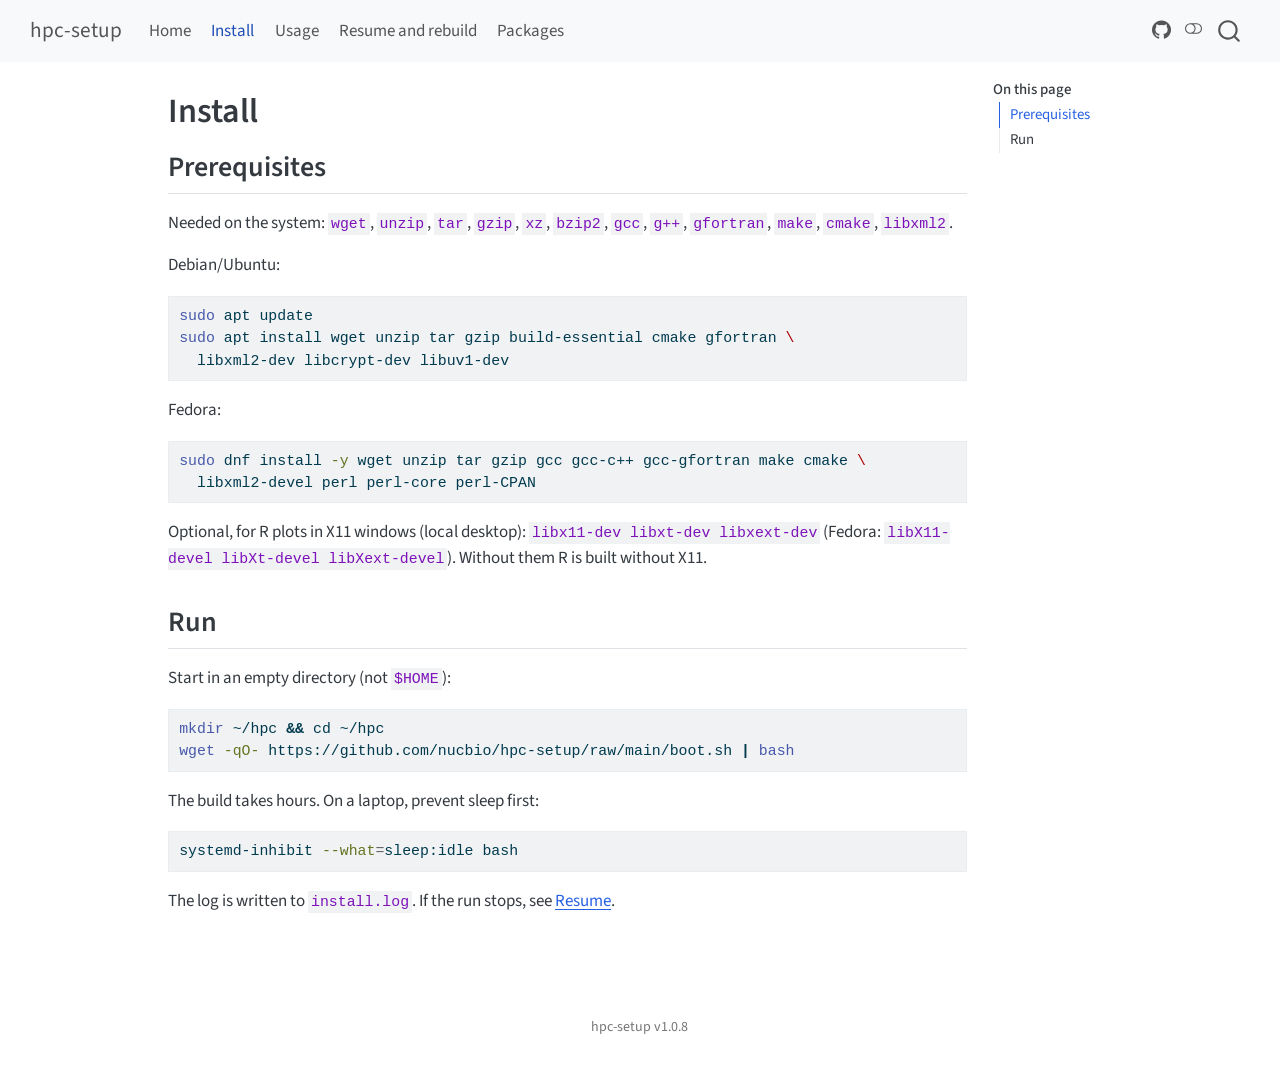
==== commit 48271bbf: "tag as release date" ====
--- a/docs/install.html
+++ b/docs/install.html
@@ -932,7 +932,7 @@
       &nbsp;
     </div>   
     <div class="nav-footer-center">
-<p>hpc-setup v1.0.7</p>
+<p>hpc-setup v1.0.8</p>
 </div>
     <div class="nav-footer-right">
       &nbsp;
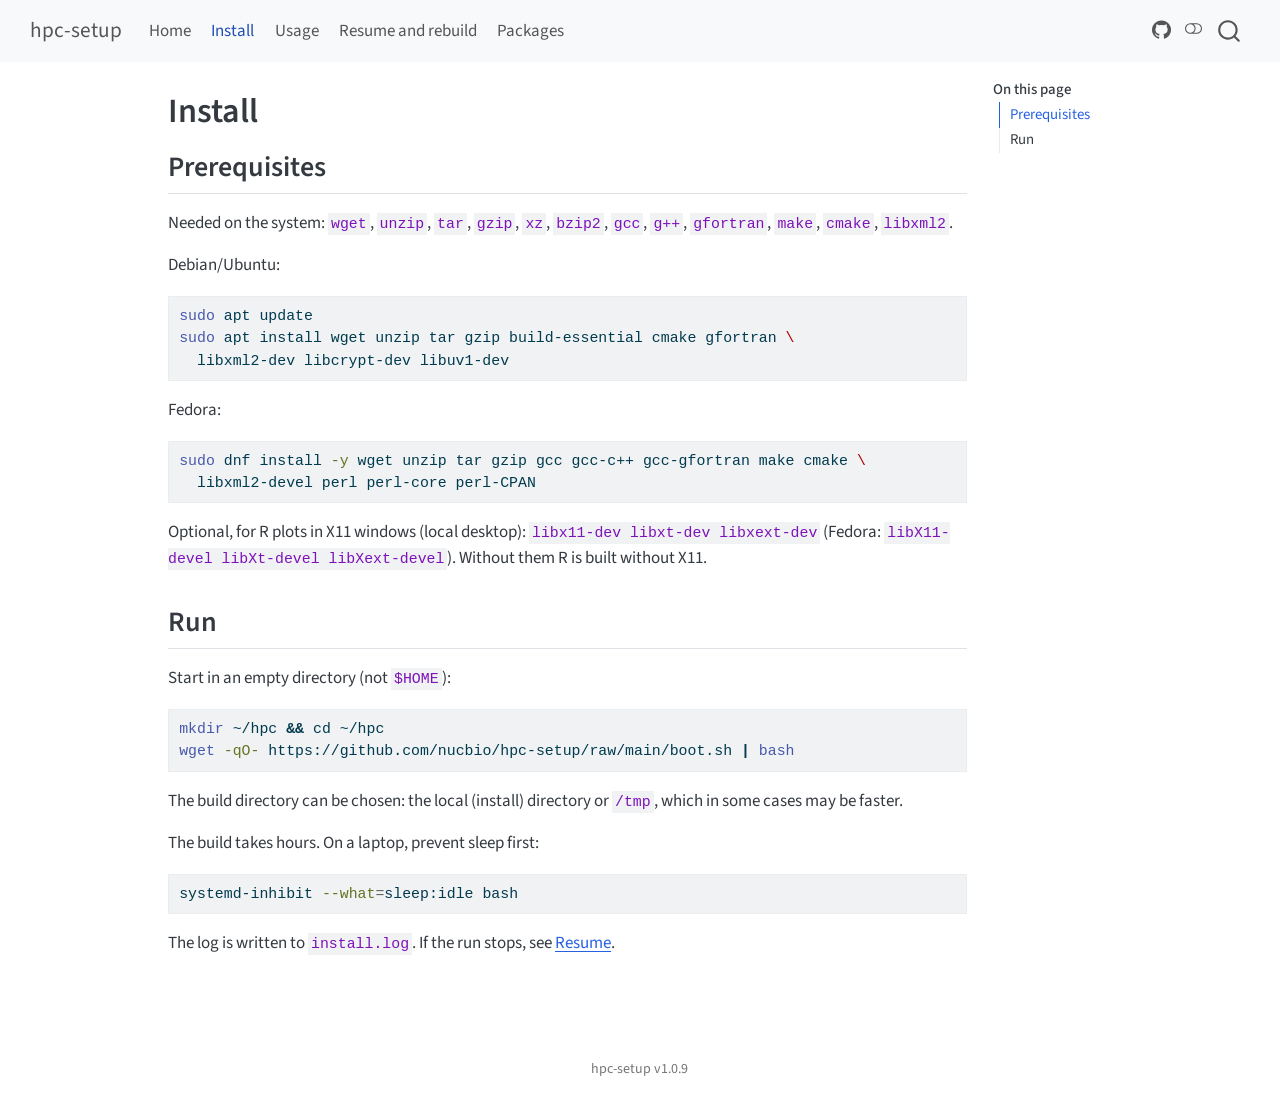
==== commit c70a59f9: "docs up" ====
--- a/docs/install.html
+++ b/docs/install.html
@@ -393,6 +393,7 @@
 <p>Start in an empty directory (not <code>$HOME</code>):</p>
 <div class="code-copy-outer-scaffold"><div class="sourceCode" id="cb3"><pre class="sourceCode bash code-with-copy"><code class="sourceCode bash"><span id="cb3-1"><a href="#cb3-1" aria-hidden="true" tabindex="-1"></a><span class="fu">mkdir</span> ~/hpc <span class="kw">&amp;&amp;</span> <span class="bu">cd</span> ~/hpc</span>
 <span id="cb3-2"><a href="#cb3-2" aria-hidden="true" tabindex="-1"></a><span class="fu">wget</span> <span class="at">-qO-</span> https://github.com/nucbio/hpc-setup/raw/main/boot.sh <span class="kw">|</span> <span class="fu">bash</span></span></code></pre></div><button title="Copy to Clipboard" class="code-copy-button"><i class="bi"></i></button></div>
+<p>The build directory can be chosen: the local (install) directory or <code>/tmp</code>, which in some cases may be faster.</p>
 <p>The build takes hours. On a laptop, prevent sleep first:</p>
 <div class="code-copy-outer-scaffold"><div class="sourceCode" id="cb4"><pre class="sourceCode bash code-with-copy"><code class="sourceCode bash"><span id="cb4-1"><a href="#cb4-1" aria-hidden="true" tabindex="-1"></a><span class="ex">systemd-inhibit</span> <span class="at">--what</span><span class="op">=</span>sleep:idle bash</span></code></pre></div><button title="Copy to Clipboard" class="code-copy-button"><i class="bi"></i></button></div>
 <p>The log is written to <code>install.log</code>. If the run stops, see <a href="./resume.html">Resume</a>.</p>
@@ -932,7 +933,7 @@
       &nbsp;
     </div>   
     <div class="nav-footer-center">
-<p>hpc-setup v1.0.8</p>
+<p>hpc-setup v1.0.9</p>
 </div>
     <div class="nav-footer-right">
       &nbsp;
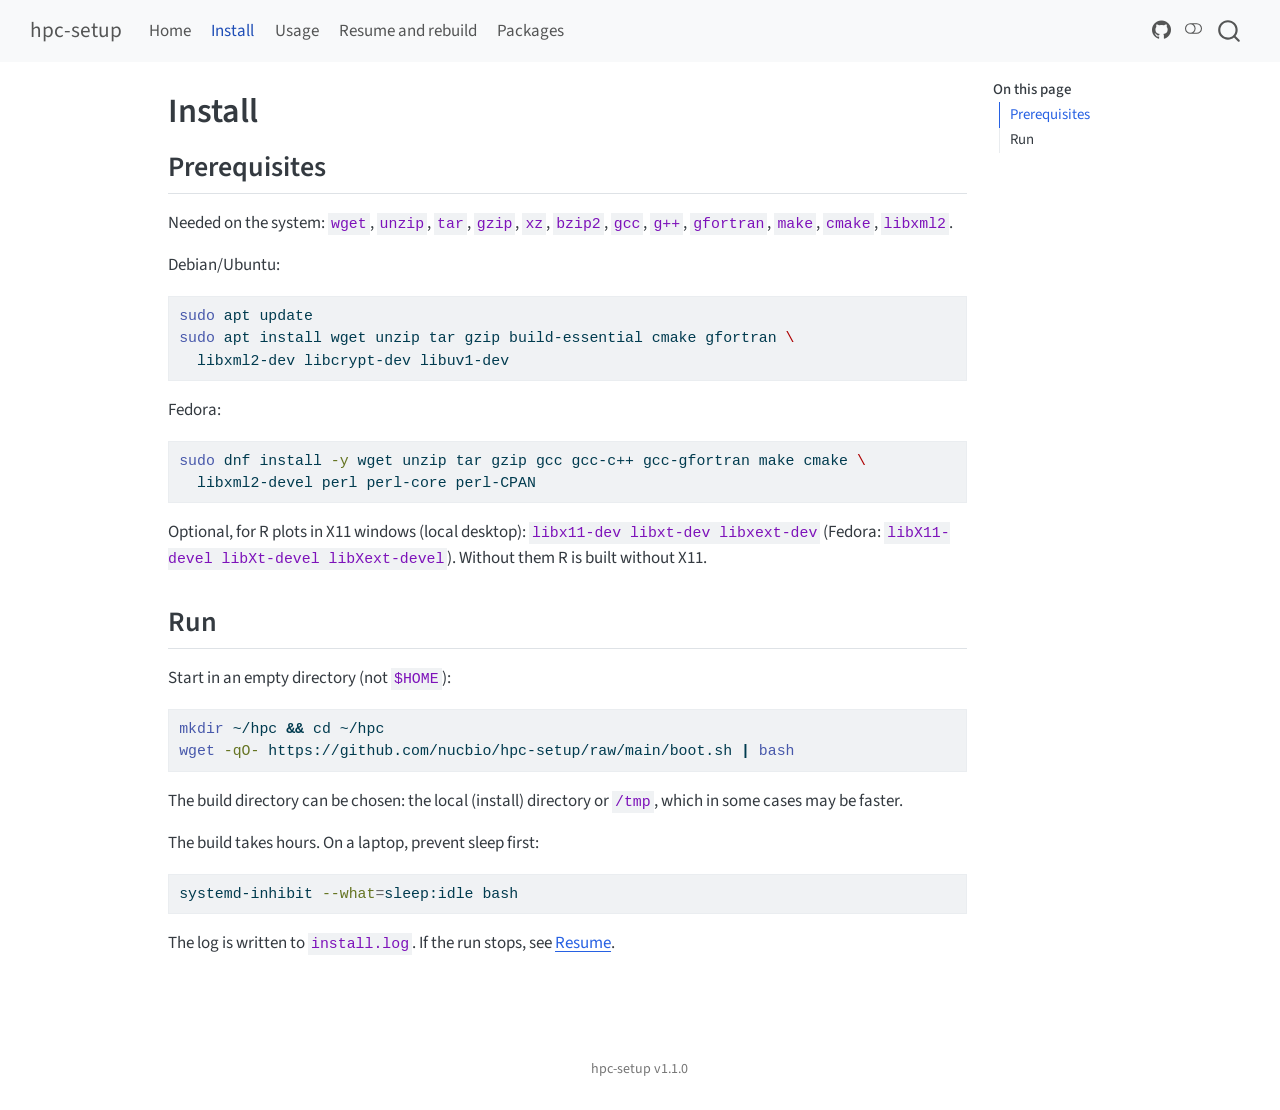
==== commit cfb7a53f: "release - tag" ====
--- a/docs/install.html
+++ b/docs/install.html
@@ -933,7 +933,7 @@
       &nbsp;
     </div>   
     <div class="nav-footer-center">
-<p>hpc-setup v1.0.9</p>
+<p>hpc-setup v1.1.0</p>
 </div>
     <div class="nav-footer-right">
       &nbsp;
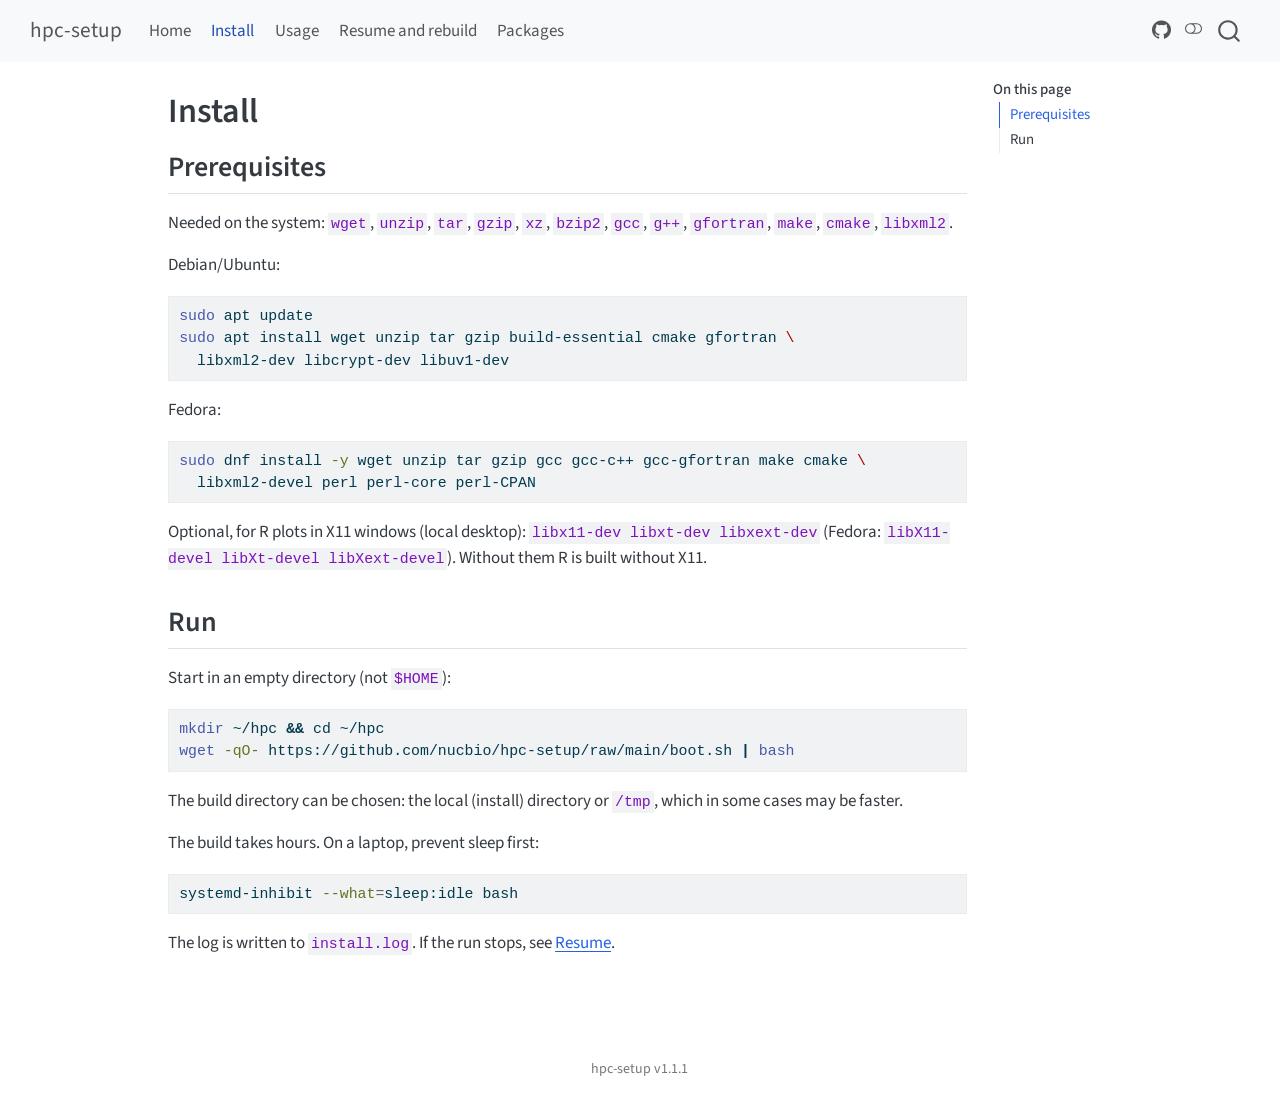
==== commit 3419a765: "lmod install and use own" ====
--- a/docs/install.html
+++ b/docs/install.html
@@ -83,9 +83,9 @@
 <link href="site_libs/quarto-html/quarto-syntax-highlighting-63b5708e65d6cd79cd7618c58d0c21e7.css" rel="stylesheet" class="quarto-color-scheme-extra" id="quarto-text-highlighting-styles">
 <script src="site_libs/bootstrap/bootstrap.min.js"></script>
 <link href="site_libs/bootstrap/bootstrap-icons.css" rel="stylesheet">
-<link href="site_libs/bootstrap/bootstrap-0df568895d53a8314882a65c9354ac45.min.css" rel="stylesheet" append-hash="true" class="quarto-color-scheme" id="quarto-bootstrap" data-mode="light">
-<link href="site_libs/bootstrap/bootstrap-dark-59d3d3430bf47889e4aacbe8989ac6fe.min.css" rel="stylesheet" append-hash="true" class="quarto-color-scheme quarto-color-alternate" id="quarto-bootstrap" data-mode="dark">
-<link href="site_libs/bootstrap/bootstrap-0df568895d53a8314882a65c9354ac45.min.css" rel="stylesheet" append-hash="true" class="quarto-color-scheme-extra" id="quarto-bootstrap" data-mode="light">
+<link href="site_libs/bootstrap/bootstrap-f87761579a3f214d50408f5528e50e03.min.css" rel="stylesheet" append-hash="true" class="quarto-color-scheme" id="quarto-bootstrap" data-mode="light">
+<link href="site_libs/bootstrap/bootstrap-dark-d4f8df8461a8fe6db02e05c4711d7be5.min.css" rel="stylesheet" append-hash="true" class="quarto-color-scheme quarto-color-alternate" id="quarto-bootstrap" data-mode="dark">
+<link href="site_libs/bootstrap/bootstrap-f87761579a3f214d50408f5528e50e03.min.css" rel="stylesheet" append-hash="true" class="quarto-color-scheme-extra" id="quarto-bootstrap" data-mode="light">
 <script id="quarto-search-options" type="application/json">{
   "location": "navbar",
   "copy-button": false,
@@ -933,7 +933,7 @@
       &nbsp;
     </div>   
     <div class="nav-footer-center">
-<p>hpc-setup v1.1.0</p>
+<p>hpc-setup v1.1.1</p>
 </div>
     <div class="nav-footer-right">
       &nbsp;
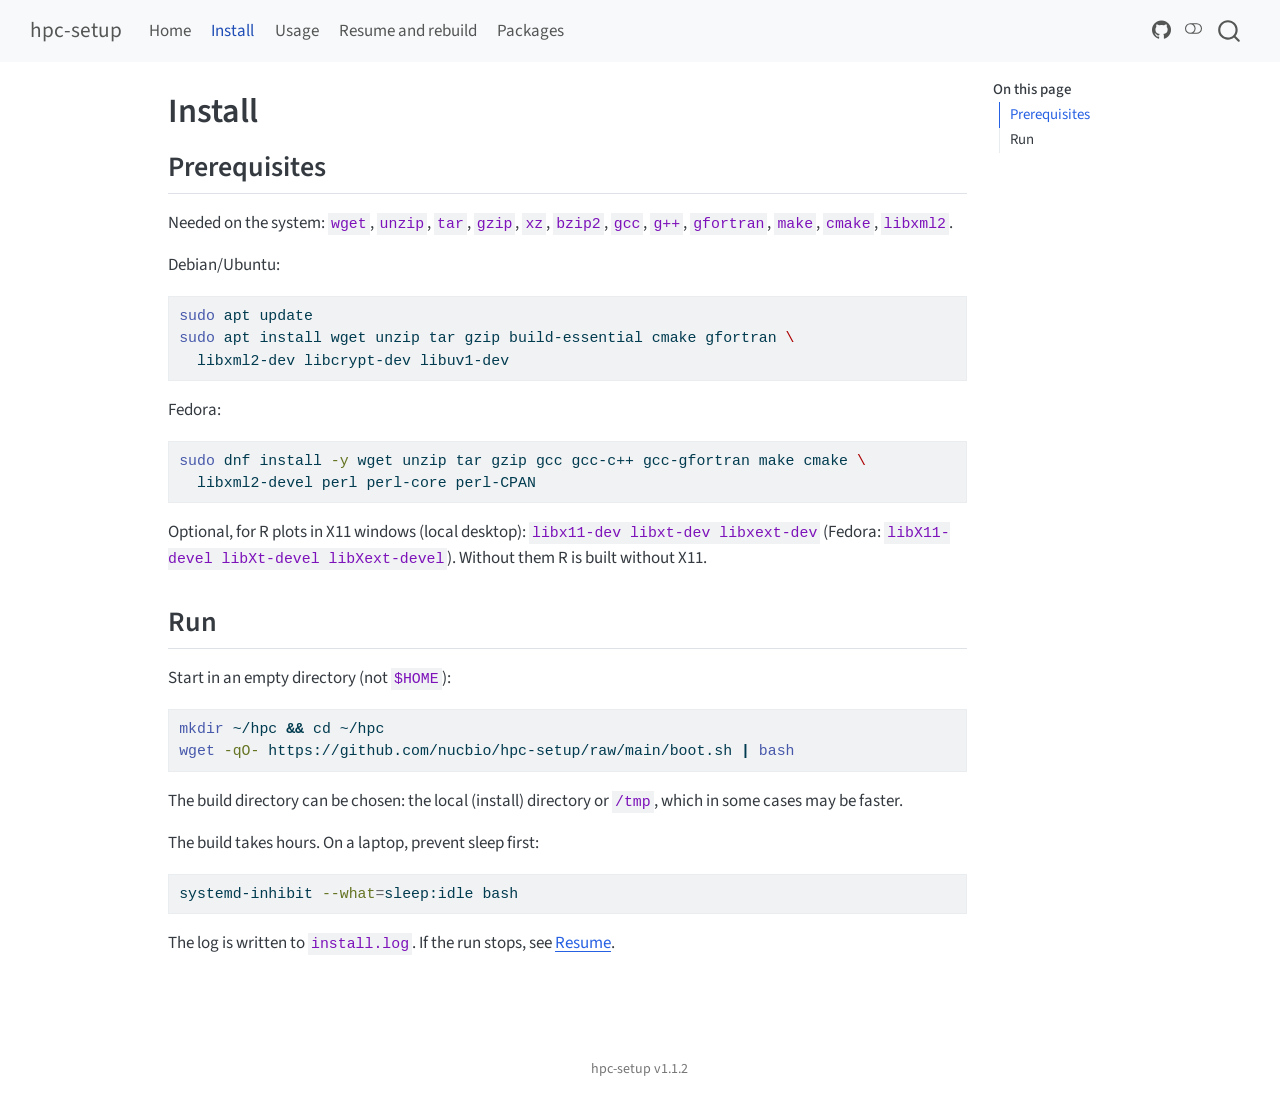
==== commit 0a048fe9: "minimap2+" ====
--- a/docs/install.html
+++ b/docs/install.html
@@ -933,7 +933,7 @@
       &nbsp;
     </div>   
     <div class="nav-footer-center">
-<p>hpc-setup v1.1.1</p>
+<p>hpc-setup v1.1.2</p>
 </div>
     <div class="nav-footer-right">
       &nbsp;
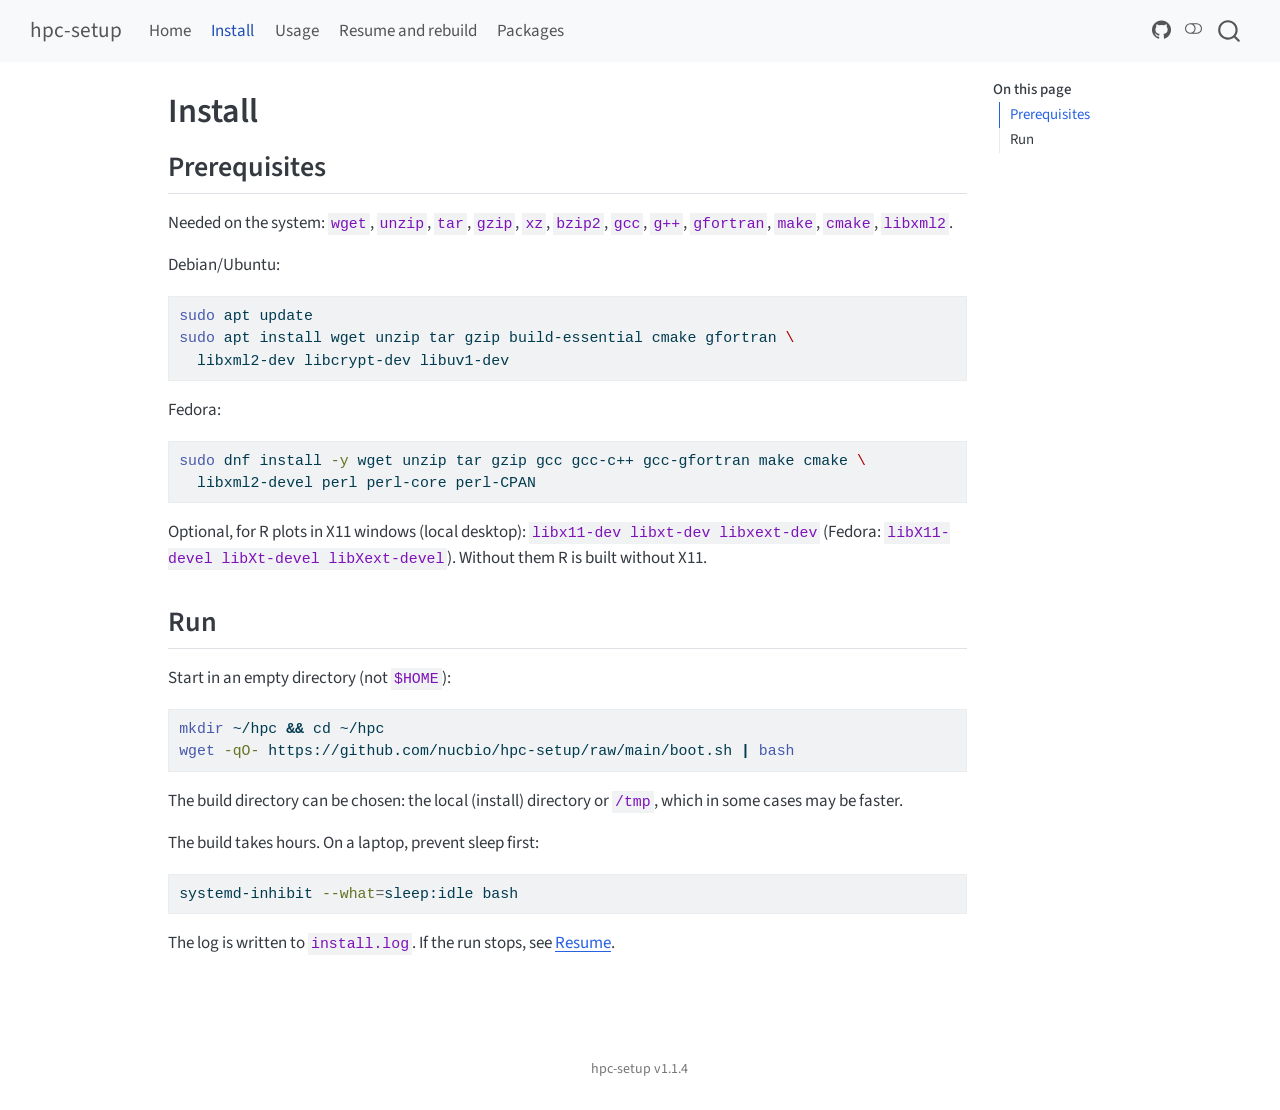
==== commit 45118b0c: "nextflow" ====
--- a/docs/install.html
+++ b/docs/install.html
@@ -933,7 +933,7 @@
       &nbsp;
     </div>   
     <div class="nav-footer-center">
-<p>hpc-setup v1.1.2</p>
+<p>hpc-setup v1.1.4</p>
 </div>
     <div class="nav-footer-right">
       &nbsp;
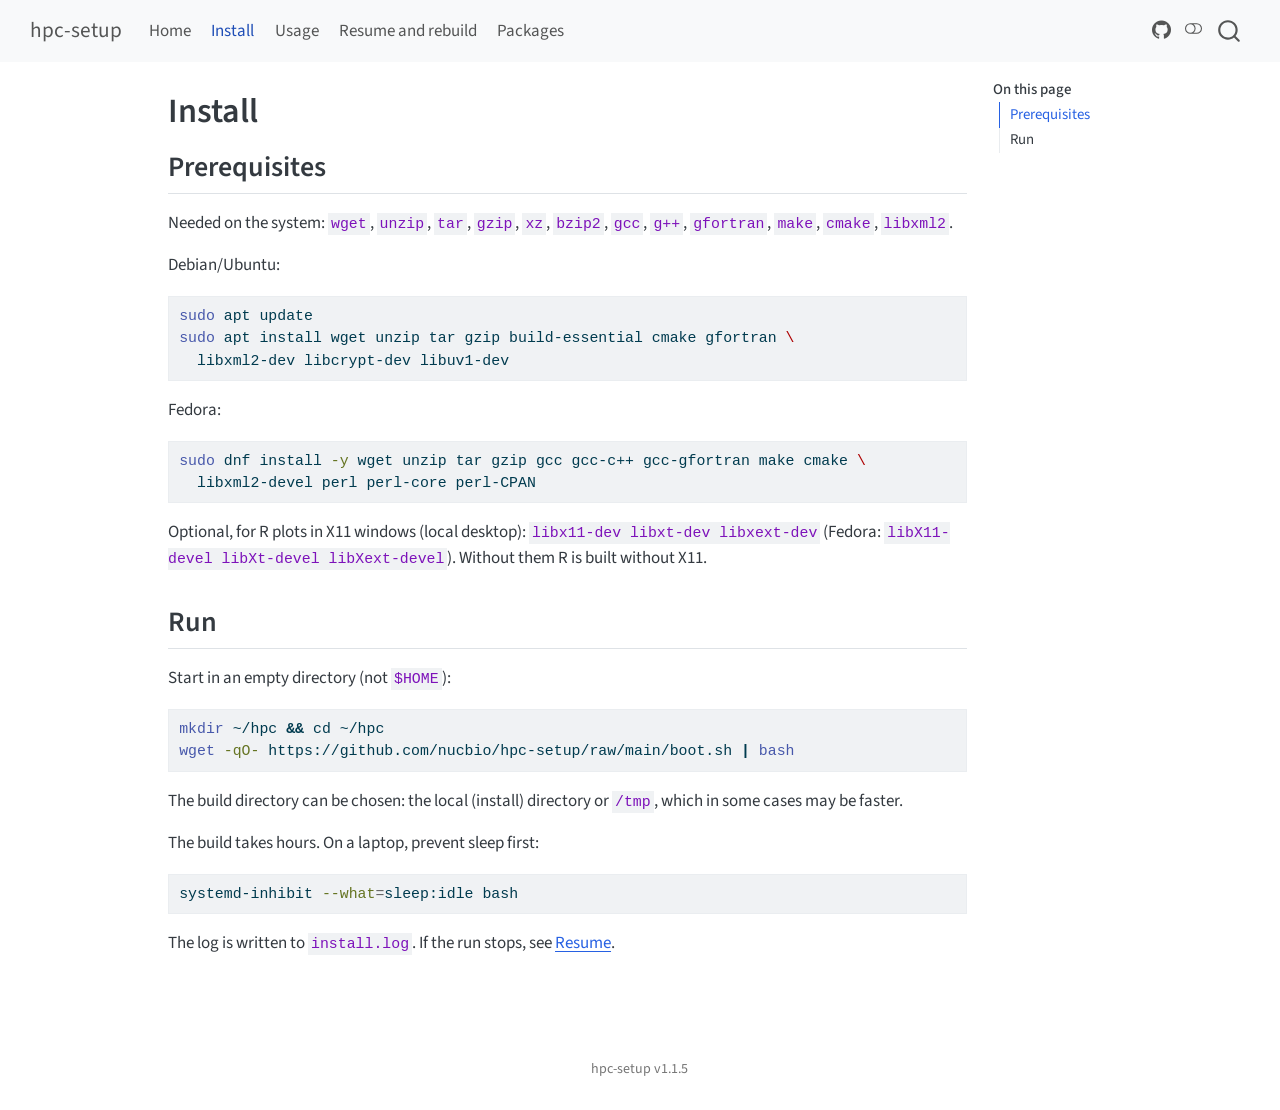
==== commit ff3af061: "tree-sitter cli for nvim" ====
--- a/docs/install.html
+++ b/docs/install.html
@@ -933,7 +933,7 @@
       &nbsp;
     </div>   
     <div class="nav-footer-center">
-<p>hpc-setup v1.1.4</p>
+<p>hpc-setup v1.1.5</p>
 </div>
     <div class="nav-footer-right">
       &nbsp;
